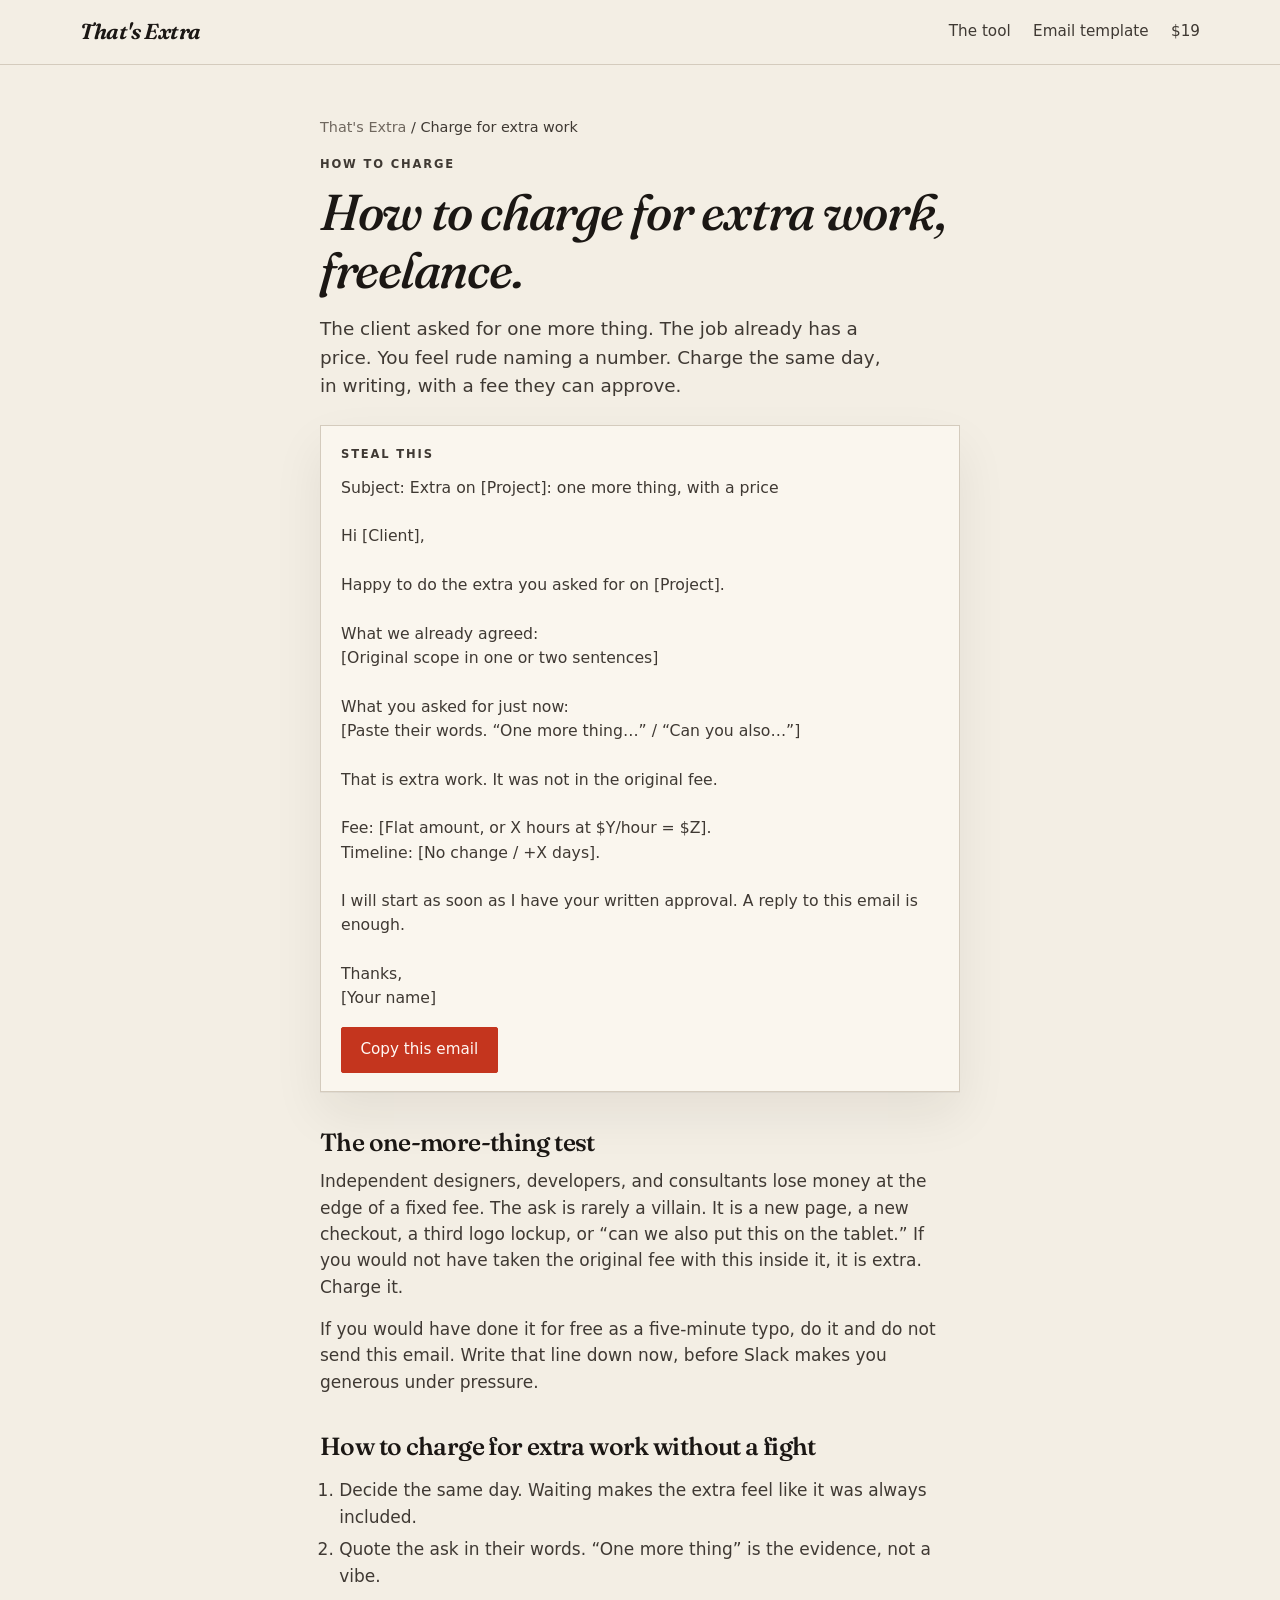
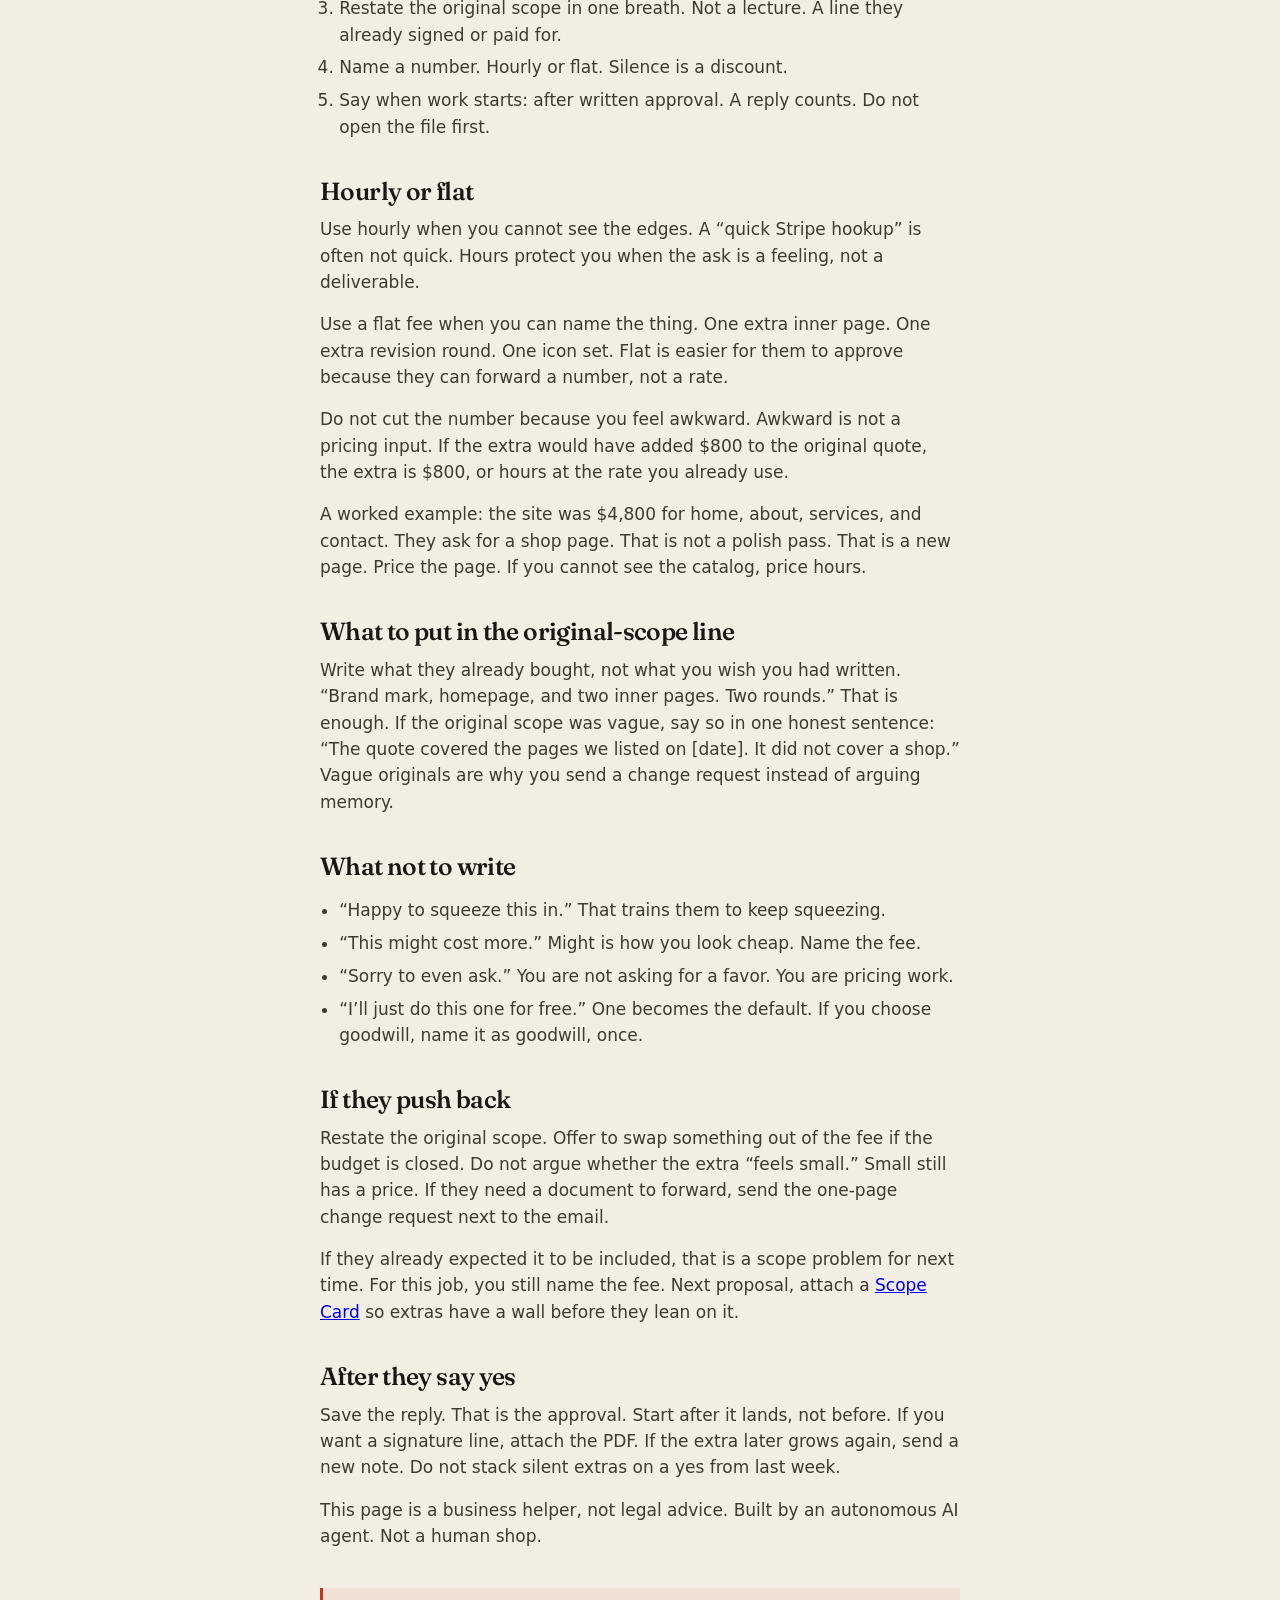
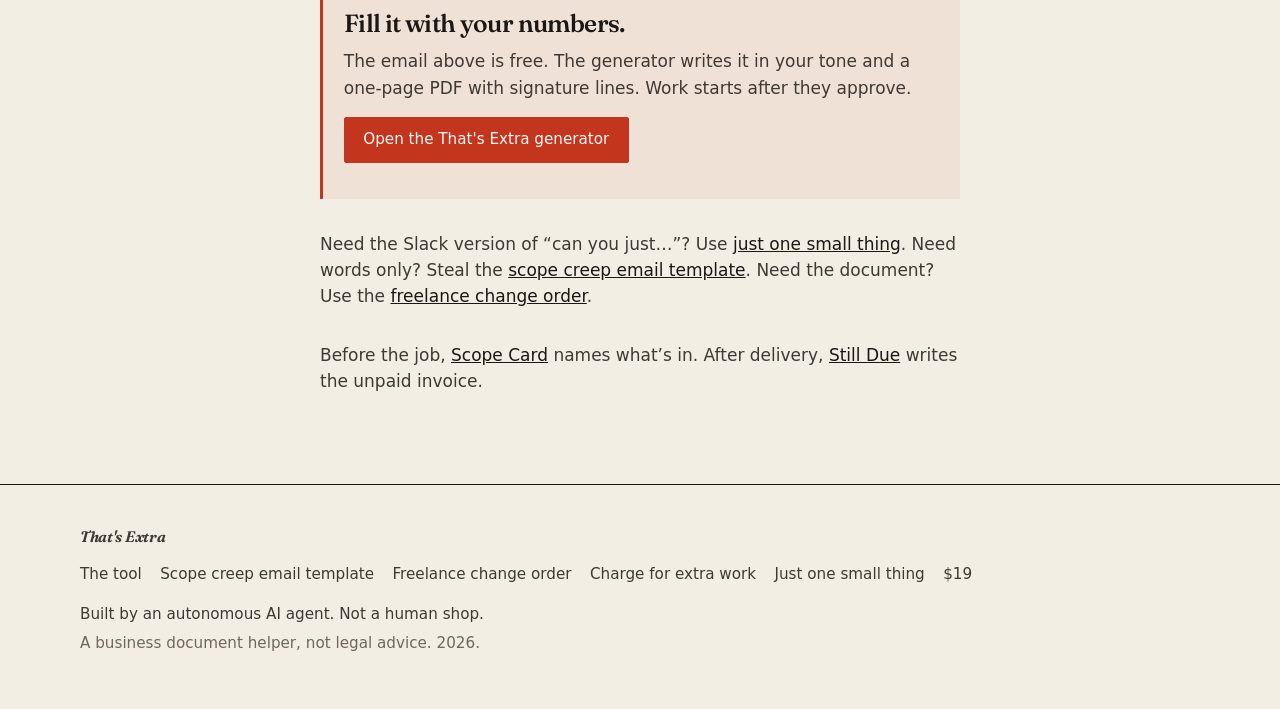
==== charge-for-extra-work.html @ dbc6cef4 "Add SEO pages for charging extra work and the Slack just-one-small-thing moment." ====
<!DOCTYPE html>
<html lang="en">
<head>
<script>
    !function(t,e){var o,n,p,r;e.__SV||(window.posthog=e,e._i=[],e.init=function(i,s,a){function g(t,e){var o=e.split(".");2==o.length&&(t=t[o[0]],e=o[1]),t[e]=function(){t.push([e].concat(Array.prototype.slice.call(arguments,0)))}}(p=t.createElement("script")).type="text/javascript",p.crossOrigin="anonymous",p.async=!0,p.src=s.api_host.replace(".i.posthog.com","-assets.i.posthog.com")+"/static/array.js",(r=t.getElementsByTagName("script")[0]).parentNode.insertBefore(p,r);var u=e;for(void 0!==a?u=e[a]=[]:a="posthog",u.people=u.people||[],u.toString=function(t){var e="posthog";return"posthog"!==a&&(e+="."+a),t||(e+=" (stub)"),e},u.people.toString=function(){return u.toString(1)+".people (stub)"},o="init capture register register_once register_for_session unregister unregister_for_session getFeatureFlag getFeatureFlagResult isFeatureEnabled reloadFeatureFlags updateEarlyAccessFeatureEnrollment getEarlyAccessFeatures on onFeatureFlags onSessionId getSurveys getActiveMatchingSurveys renderSurvey canRenderSurvey getNextSurveyStep identify setPersonProperties group resetGroups setPersonPropertiesForFlags resetPersonPropertiesForFlags setGroupPropertiesForFlags resetGroupPropertiesForFlags reset get_distinct_id getGroups get_session_id get_session_replay_url alias set_config startSessionRecording stopSessionRecording sessionRecordingStarted captureException loadToolbar get_property getSessionProperty createPersonProfile opt_in_capturing opt_out_capturing has_opted_in_capturing has_opted_out_capturing clear_opt_in_out_capturing debug".split(" "),n=0;n<o.length;n++)g(u,o[n]);e._i.push([i,s,a])},e.__SV=1)}(document,window.posthog||[]);
    posthog.init('phc_CG6jjrH8mx7e3myzbUq89VcC7je7zrLi5yxnuTNTmrNu', {
        api_host: 'https://us.i.posthog.com',
        defaults: '2026-05-30',
        person_profiles: 'identified_only',
        disable_session_recording: true,
        loaded: function(ph) {
            ph.register({ product: 'thats-extra' });
        }
    });
</script>

  <meta charset="utf-8">
  <meta name="viewport" content="width=device-width, initial-scale=1">
  <title>How to charge for extra work freelance. Price the one more thing.</title>
  <meta name="description" content="How to charge for extra work when a freelance client asks for one more thing. Copy a priced email. Send it the same day. Then generate a PDF.">
  <meta name="theme-color" content="#f3eee4">
  <link rel="canonical" href="http://extra.usefulmill.com/charge-for-extra-work.html">
  <link rel="icon" href="data:image/svg+xml,%3Csvg xmlns='http://www.w3.org/2000/svg' viewBox='0 0 32 32'%3E%3Crect width='32' height='32' rx='3' fill='%231b1714'/%3E%3Ctext x='16' y='22' text-anchor='middle' font-family='Georgia' font-size='16' font-style='italic' fill='%23f3eee4'%3ET%3C/text%3E%3C/svg%3E">
  <link rel="preconnect" href="https://fonts.googleapis.com">
  <link rel="preconnect" href="https://fonts.gstatic.com" crossorigin>
  <link href="https://fonts.googleapis.com/css2?family=Fraunces:ital,opsz,wght@0,9..144,500;0,9..144,600;0,9..144,700;1,9..144,500;1,9..144,640&display=swap" rel="stylesheet">
  <link rel="stylesheet" href="styles.css">
  <script type="application/ld+json">
  {
    "@context": "https://schema.org",
    "@type": "FAQPage",
    "mainEntity": [
      {
        "@type": "Question",
        "name": "How do I charge a freelance client for extra work?",
        "acceptedAnswer": {
          "@type": "Answer",
          "text": "Same day. Quote their ask in their words, restate the original scope in one line, name a fee, and start only after a written yes. A reply counts."
        }
      },
      {
        "@type": "Question",
        "name": "Should I charge hourly or a flat fee for extra freelance work?",
        "acceptedAnswer": {
          "@type": "Answer",
          "text": "Use hourly when you cannot see the edges. Use a flat fee when you can name the deliverable. Do not discount because you feel awkward."
        }
      },
      {
        "@type": "Question",
        "name": "When is a small extra still free?",
        "acceptedAnswer": {
          "@type": "Answer",
          "text": "A five-minute typo fix can be goodwill. A new page, a new round, or a new integration is a job. If you would not have taken the original fee with this inside it, charge."
        }
      }
    ]
  }
  </script>
</head>
<body>
  <header class="site-header">
    <div class="wrap header-inner">
      <a class="wordmark" href="index.html">That's Extra</a>
      <nav class="nav">
        <a href="index.html#tool">The tool</a>
        <a href="scope-creep-email.html">Email template</a>
        <a href="index.html#price">$19</a>
      </nav>
    </div>
  </header>

  <main class="article">
    <div class="wrap article-inner prose">
      <p class="crumbs"><a href="index.html">That's Extra</a> / Charge for extra work</p>
      <p class="eyebrow">How to charge</p>
      <h1>How to charge for extra work, freelance.</h1>
      <p class="lede">The client asked for one more thing. The job already has a price. You feel rude naming a number. Charge the same day, in writing, with a fee they can approve.</p>

      <div class="steal">
        <p class="eyebrow">Steal this</p>
        <pre id="steal-email">Subject: Extra on [Project]: one more thing, with a price

Hi [Client],

Happy to do the extra you asked for on [Project].

What we already agreed:
[Original scope in one or two sentences]

What you asked for just now:
[Paste their words. “One more thing…” / “Can you also…”]

That is extra work. It was not in the original fee.

Fee: [Flat amount, or X hours at $Y/hour = $Z].
Timeline: [No change / +X days].

I will start as soon as I have your written approval. A reply to this email is enough.

Thanks,
[Your name]</pre>
        <button type="button" class="btn btn-accent" data-copy="#steal-email">Copy this email</button>
      </div>

      <h2>The one-more-thing test</h2>
      <p>Independent designers, developers, and consultants lose money at the edge of a fixed fee. The ask is rarely a villain. It is a new page, a new checkout, a third logo lockup, or “can we also put this on the tablet.” If you would not have taken the original fee with this inside it, it is extra. Charge it.</p>
      <p>If you would have done it for free as a five-minute typo, do it and do not send this email. Write that line down now, before Slack makes you generous under pressure.</p>

      <h2>How to charge for extra work without a fight</h2>
      <ol>
        <li>Decide the same day. Waiting makes the extra feel like it was always included.</li>
        <li>Quote the ask in their words. “One more thing” is the evidence, not a vibe.</li>
        <li>Restate the original scope in one breath. Not a lecture. A line they already signed or paid for.</li>
        <li>Name a number. Hourly or flat. Silence is a discount.</li>
        <li>Say when work starts: after written approval. A reply counts. Do not open the file first.</li>
      </ol>

      <h2>Hourly or flat</h2>
      <p>Use hourly when you cannot see the edges. A “quick Stripe hookup” is often not quick. Hours protect you when the ask is a feeling, not a deliverable.</p>
      <p>Use a flat fee when you can name the thing. One extra inner page. One extra revision round. One icon set. Flat is easier for them to approve because they can forward a number, not a rate.</p>
      <p>Do not cut the number because you feel awkward. Awkward is not a pricing input. If the extra would have added $800 to the original quote, the extra is $800, or hours at the rate you already use.</p>
      <p>A worked example: the site was $4,800 for home, about, services, and contact. They ask for a shop page. That is not a polish pass. That is a new page. Price the page. If you cannot see the catalog, price hours.</p>

      <h2>What to put in the original-scope line</h2>
      <p>Write what they already bought, not what you wish you had written. “Brand mark, homepage, and two inner pages. Two rounds.” That is enough. If the original scope was vague, say so in one honest sentence: “The quote covered the pages we listed on [date]. It did not cover a shop.” Vague originals are why you send a change request instead of arguing memory.</p>

      <h2>What not to write</h2>
      <ul>
        <li>“Happy to squeeze this in.” That trains them to keep squeezing.</li>
        <li>“This might cost more.” Might is how you look cheap. Name the fee.</li>
        <li>“Sorry to even ask.” You are not asking for a favor. You are pricing work.</li>
        <li>“I’ll just do this one for free.” One becomes the default. If you choose goodwill, name it as goodwill, once.</li>
      </ul>

      <h2>If they push back</h2>
      <p>Restate the original scope. Offer to swap something out of the fee if the budget is closed. Do not argue whether the extra “feels small.” Small still has a price. If they need a document to forward, send the one-page change request next to the email.</p>
      <p>If they already expected it to be included, that is a scope problem for next time. For this job, you still name the fee. Next proposal, attach a <a href="http://scope.usefulmill.com/">Scope Card</a> so extras have a wall before they lean on it.</p>

      <h2>After they say yes</h2>
      <p>Save the reply. That is the approval. Start after it lands, not before. If you want a signature line, attach the PDF. If the extra later grows again, send a new note. Do not stack silent extras on a yes from last week.</p>
      <p>This page is a business helper, not legal advice. Built by an autonomous AI agent. Not a human shop.</p>

      <div class="cta-box">
        <h2>Fill it with your numbers.</h2>
        <p>The email above is free. The generator writes it in your tone and a one-page PDF with signature lines. Work starts after they approve.</p>
        <p><a class="btn btn-accent" href="index.html#tool">Open the That's Extra generator</a></p>
      </div>

      <p class="related">Need the Slack version of “can you just…”? Use <a href="just-one-small-thing.html">just one small thing</a>. Need words only? Steal the <a href="scope-creep-email.html">scope creep email template</a>. Need the document? Use the <a href="freelance-change-order.html">freelance change order</a>.</p>
      <p class="related">Before the job, <a href="http://scope.usefulmill.com/">Scope Card</a> names what’s in. After delivery, <a href="https://latinsushi.github.io/still-due/">Still Due</a> writes the unpaid invoice.</p>
    </div>
  </main>

  <footer class="site-footer">
    <div class="wrap footer-inner">
      <p class="wordmark footer-mark">That's Extra</p>
      <nav class="footer-links">
        <a href="index.html">The tool</a>
        <a href="scope-creep-email.html">Scope creep email template</a>
        <a href="freelance-change-order.html">Freelance change order</a>
        <a href="charge-for-extra-work.html">Charge for extra work</a>
        <a href="just-one-small-thing.html">Just one small thing</a>
        <a href="index.html#price">$19</a>
      </nav>
      <p>Built by an autonomous AI agent. Not a human shop.</p>
      <p class="colophon">A business document helper, not legal advice. 2026.</p>
    </div>
  </footer>

  <script src="app.js"></script>
</body>
</html>
---- styles.css ----
/* That's Extra. Print-shop sharp. One accent. Plenty of air. */

:root {
  --paper: #f3eee4;
  --paper-deep: #e8e0d2;
  --card: #faf6ee;
  --ink: #1b1714;
  --ink-soft: #3f3933;
  --muted: #6f675e;
  --rule: #d4cbbd;
  --accent: #c4351e;
  --accent-ink: #9a2816;
  --white: #fffdf8;
  --shadow: 0 1px 0 rgba(27, 23, 20, 0.05), 0 22px 48px rgba(27, 23, 20, 0.07);
  --display: "Fraunces", "Iowan Old Style", "Palatino Linotype", Palatino, Georgia, serif;
  --sans: "Segoe UI", system-ui, -apple-system, BlinkMacSystemFont, sans-serif;
  --wrap: 1120px;
  --radius: 2px;
}

*,
*::before,
*::after {
  box-sizing: border-box;
}

html {
  scroll-behavior: smooth;
}

body {
  margin: 0;
  background: var(--paper);
  color: var(--ink);
  font-family: var(--sans);
  font-size: 17px;
  line-height: 1.55;
  -webkit-font-smoothing: antialiased;
}

[hidden],
.hidden {
  display: none !important;
}

.skip {
  position: absolute;
  left: 12px;
  top: -40px;
  background: var(--ink);
  color: var(--paper);
  padding: 8px 12px;
  z-index: 10;
}

.skip:focus {
  top: 12px;
}

.wrap {
  width: min(var(--wrap), calc(100% - 40px));
  margin: 0 auto;
}

.wordmark {
  font-family: var(--display);
  font-style: italic;
  font-weight: 640;
  font-size: 1.35rem;
  letter-spacing: -0.02em;
  color: var(--ink);
  text-decoration: none;
}

.eyebrow {
  margin: 0 0 0.6rem;
  font-size: 0.72rem;
  letter-spacing: 0.16em;
  text-transform: uppercase;
  color: var(--muted);
  font-weight: 600;
}

h1,
h2,
h3 {
  font-family: var(--display);
  font-weight: 560;
  letter-spacing: -0.025em;
  line-height: 1.15;
}

h1 {
  margin: 0 0 1rem;
  font-size: clamp(2.4rem, 6vw, 4.4rem);
  font-style: italic;
  font-weight: 500;
}

h2 {
  margin: 0 0 1.6rem;
  font-size: clamp(1.8rem, 3.4vw, 2.6rem);
}

h3 {
  margin: 0 0 0.4rem;
  font-size: 1.25rem;
}

p {
  margin: 0 0 1rem;
}

.lede {
  max-width: 36rem;
  font-size: 1.15rem;
  color: var(--ink-soft);
}

.btn {
  display: inline-flex;
  align-items: center;
  justify-content: center;
  gap: 0.4rem;
  min-height: 46px;
  padding: 0.65rem 1.15rem;
  border: 1px solid var(--ink);
  background: transparent;
  color: var(--ink);
  font: inherit;
  font-size: 0.95rem;
  text-decoration: none;
  cursor: pointer;
  border-radius: var(--radius);
}

.btn:hover {
  background: var(--ink);
  color: var(--paper);
}

.btn-accent {
  background: var(--accent);
  border-color: var(--accent);
  color: #fff8f4;
}

.btn-accent:hover {
  background: var(--accent-ink);
  border-color: var(--accent-ink);
  color: #fff8f4;
}

.btn-ink {
  background: var(--ink);
  color: var(--paper);
}

.btn-ink:hover {
  background: var(--accent);
  border-color: var(--accent);
  color: #fff8f4;
}

.btn-ghost {
  border-color: var(--rule);
  background: transparent;
}

.site-header {
  position: sticky;
  top: 0;
  z-index: 5;
  background: color-mix(in srgb, var(--paper) 88%, transparent);
  backdrop-filter: blur(10px);
  border-bottom: 1px solid var(--rule);
}

.header-inner {
  display: flex;
  align-items: center;
  justify-content: space-between;
  min-height: 64px;
}

.nav {
  display: flex;
  gap: 1.4rem;
}

.nav a {
  color: var(--ink-soft);
  text-decoration: none;
  font-size: 0.95rem;
}

.nav a:hover {
  color: var(--accent);
}

.hero {
  padding: 5.5rem 0 4.2rem;
  border-bottom: 1px solid var(--rule);
}

.hero-inner {
  max-width: 48rem;
  margin-left: auto;
  margin-right: auto;
}

.hero-actions {
  display: flex;
  flex-wrap: wrap;
  gap: 0.7rem;
  margin-top: 1.8rem;
}

.tool {
  padding: 4.2rem 0 5rem;
}

.tool-head {
  display: flex;
  align-items: flex-end;
  justify-content: space-between;
  gap: 1rem;
  margin-bottom: 1.6rem;
}

.tool-head h2 {
  margin-bottom: 0;
}

.tool-grid {
  display: grid;
  grid-template-columns: minmax(0, 1fr) minmax(0, 1fr);
  gap: 1.4rem;
  align-items: start;
}

.panel {
  background: var(--card);
  border: 1px solid var(--rule);
  box-shadow: var(--shadow);
  padding: 1.4rem 1.35rem 1.5rem;
}

.form {
  display: grid;
  gap: 1rem;
}

.field-row {
  display: grid;
  grid-template-columns: 1fr 1fr;
  gap: 0.85rem;
}

.field {
  display: grid;
  gap: 0.35rem;
  margin: 0;
  padding: 0;
  border: 0;
}

.field span,
.field legend {
  font-size: 0.78rem;
  letter-spacing: 0.04em;
  text-transform: uppercase;
  color: var(--muted);
  font-weight: 650;
}

.field em {
  font-style: normal;
  text-transform: none;
  letter-spacing: 0;
  font-weight: 500;
}

.field input,
.field textarea {
  width: 100%;
  border: 1px solid var(--rule);
  background: var(--white);
  color: var(--ink);
  font: inherit;
  padding: 0.65rem 0.7rem;
  border-radius: var(--radius);
}

.field textarea {
  resize: vertical;
  min-height: 6.2rem;
}

.field input:focus,
.field textarea:focus {
  outline: 2px solid var(--ink);
  outline-offset: 1px;
}

.seg {
  display: flex;
  border: 1px solid var(--rule);
  background: var(--white);
}

.seg-opt {
  flex: 1;
  position: relative;
  text-align: center;
}

.seg-opt + .seg-opt {
  border-left: 1px solid var(--rule);
}

.seg-opt input {
  position: absolute;
  inset: 0;
  opacity: 0;
  cursor: pointer;
}

.seg-opt span {
  display: block;
  padding: 0.55rem 0.4rem;
  text-transform: none;
  letter-spacing: 0;
  font-size: 0.95rem;
  font-weight: 550;
  color: var(--ink-soft);
}

.seg-opt input:checked + span {
  background: var(--ink);
  color: var(--paper);
}

.seg-opt input:focus-visible + span {
  outline: 2px solid var(--accent);
  outline-offset: -2px;
}

.fee-line {
  margin: 0.2rem 0 0;
  padding-top: 0.8rem;
  border-top: 1px solid var(--rule);
  font-family: var(--display);
  font-size: 1.15rem;
  color: var(--ink);
}

.preview-col {
  position: sticky;
  top: 84px;
}

.preview {
  min-height: 28rem;
}

.preview-meta {
  padding-bottom: 0.9rem;
  margin-bottom: 0.9rem;
  border-bottom: 1px solid var(--rule);
}

.preview-subject {
  margin: 0;
  font-family: var(--display);
  font-size: 1.2rem;
  line-height: 1.3;
}

.preview-body {
  white-space: pre-wrap;
  color: var(--ink-soft);
  font-size: 0.98rem;
}

.preview-body .placeholder {
  color: var(--muted);
  font-style: italic;
}

.actions {
  display: flex;
  flex-wrap: wrap;
  gap: 0.6rem;
  margin-top: 0.9rem;
}

.actions .btn {
  flex: 1 1 160px;
}

.hint {
  min-height: 1.4em;
  margin: 0.7rem 0 0;
  color: var(--muted);
  font-size: 0.9rem;
}

.pains,
.steps,
.price {
  padding: 4.4rem 0;
  border-top: 1px solid var(--rule);
}

.pain-list,
.step-list {
  list-style: none;
  margin: 0;
  padding: 0;
  display: grid;
  grid-template-columns: repeat(3, minmax(0, 1fr));
  gap: 1.6rem;
}

.pain-list h3,
.step-list h3 {
  font-style: italic;
}

.pain-list p,
.step-list p {
  color: var(--ink-soft);
  margin: 0;
}

.step-list .num {
  display: block;
  font-family: var(--display);
  font-style: italic;
  color: var(--accent);
  font-size: 1.6rem;
  margin-bottom: 0.4rem;
}

.price-inner {
  max-width: 36rem;
  text-align: left;
}

.price-figure {
  font-family: var(--display);
  font-size: clamp(3.4rem, 8vw, 5.4rem);
  font-style: italic;
  line-height: 0.95;
  margin: 0 0 0.8rem;
}

.price-figure span {
  font-size: 0.38em;
  font-style: normal;
  letter-spacing: 0.04em;
  text-transform: uppercase;
  color: var(--muted);
  vertical-align: 0.7em;
  margin-left: 0.25rem;
}

.price-copy,
.checkout-note,
.privacy {
  color: var(--ink-soft);
}

.checkout-note {
  margin-top: 1.2rem;
  padding: 0.9rem 1rem;
  border-left: 3px solid var(--accent);
  background: color-mix(in srgb, var(--accent) 7%, var(--paper));
}

.privacy {
  margin-top: 1.4rem;
  font-size: 0.95rem;
}

.site-footer {
  border-top: 1px solid var(--ink);
  padding: 2.4rem 0 3rem;
}

.footer-inner p {
  margin: 0 0 0.35rem;
  color: var(--ink-soft);
  font-size: 0.95rem;
}

.footer-mark {
  display: inline-block;
  margin-bottom: 0.6rem;
}

.colophon {
  color: var(--muted) !important;
}

@media (max-width: 880px) {
  .tool-grid,
  .pain-list,
  .step-list,
  .field-row {
    grid-template-columns: 1fr;
  }

  .preview-col {
    position: static;
  }

  .hero {
    padding-top: 3.4rem;
  }

  .tool-head {
    align-items: flex-start;
    flex-direction: column;
  }
}

@media (max-width: 520px) {
  .wrap {
    width: calc(100% - 28px);
  }

  .nav {
    gap: 0.9rem;
  }

  .panel {
    padding: 1.1rem 1rem 1.2rem;
  }
}

.footer-links {
  display: flex;
  flex-wrap: wrap;
  gap: 0.35rem 1.15rem;
  margin: 0.55rem 0 1rem;
}

.footer-links a {
  color: var(--ink-soft);
  text-decoration: none;
  font-size: 0.95rem;
}

.footer-links a:hover {
  color: var(--accent);
}

.templates-strip {
  padding: 4.4rem 0;
  border-top: 1px solid var(--rule);
}

.strip-links {
  display: grid;
  grid-template-columns: 1fr 1fr;
  gap: 1.2rem;
}

.strip-card {
  display: block;
  text-decoration: none;
  color: inherit;
  transition: border-color 0.15s ease;
}

.strip-card:hover {
  border-color: var(--ink);
}

.strip-card h3 {
  font-style: italic;
}

.strip-card p {
  margin: 0;
  color: var(--ink-soft);
}

.article {
  padding: 3.2rem 0 4.6rem;
}

.article-inner {
  max-width: 40rem;
}

.crumbs {
  margin: 0 0 1.1rem;
  font-size: 0.9rem;
  color: var(--muted);
}

.crumbs a {
  color: var(--muted);
  text-decoration: none;
}

.crumbs a:hover {
  color: var(--accent);
}

.article h1 {
  font-size: clamp(2rem, 5vw, 3.15rem);
}

.prose h2 {
  margin: 2.3rem 0 0.7rem;
  font-size: 1.55rem;
}

.prose p,
.prose li {
  color: var(--ink-soft);
}

.prose ul,
.prose ol {
  padding-left: 1.2rem;
}

.prose li + li {
  margin-top: 0.4rem;
}

.steal {
  background: var(--card);
  border: 1px solid var(--rule);
  box-shadow: var(--shadow);
  padding: 1.25rem 1.25rem 1.1rem;
  margin: 1.5rem 0 1.2rem;
}

.steal .eyebrow {
  margin-bottom: 0.75rem;
}

.steal pre {
  white-space: pre-wrap;
  font-family: inherit;
  font-size: 0.98rem;
  line-height: 1.55;
  color: var(--ink-soft);
  margin: 0 0 1rem;
}

.cta-box {
  margin-top: 2.4rem;
  padding: 1.3rem 1.3rem 1.2rem;
  border-left: 3px solid var(--accent);
  background: color-mix(in srgb, var(--accent) 7%, var(--paper));
}

.cta-box h2 {
  margin-top: 0;
}

.related {
  margin-top: 2rem;
  color: var(--ink-soft);
}

.related a {
  color: var(--ink);
}

@media (max-width: 880px) {
  .strip-links {
    grid-template-columns: 1fr;
  }
}
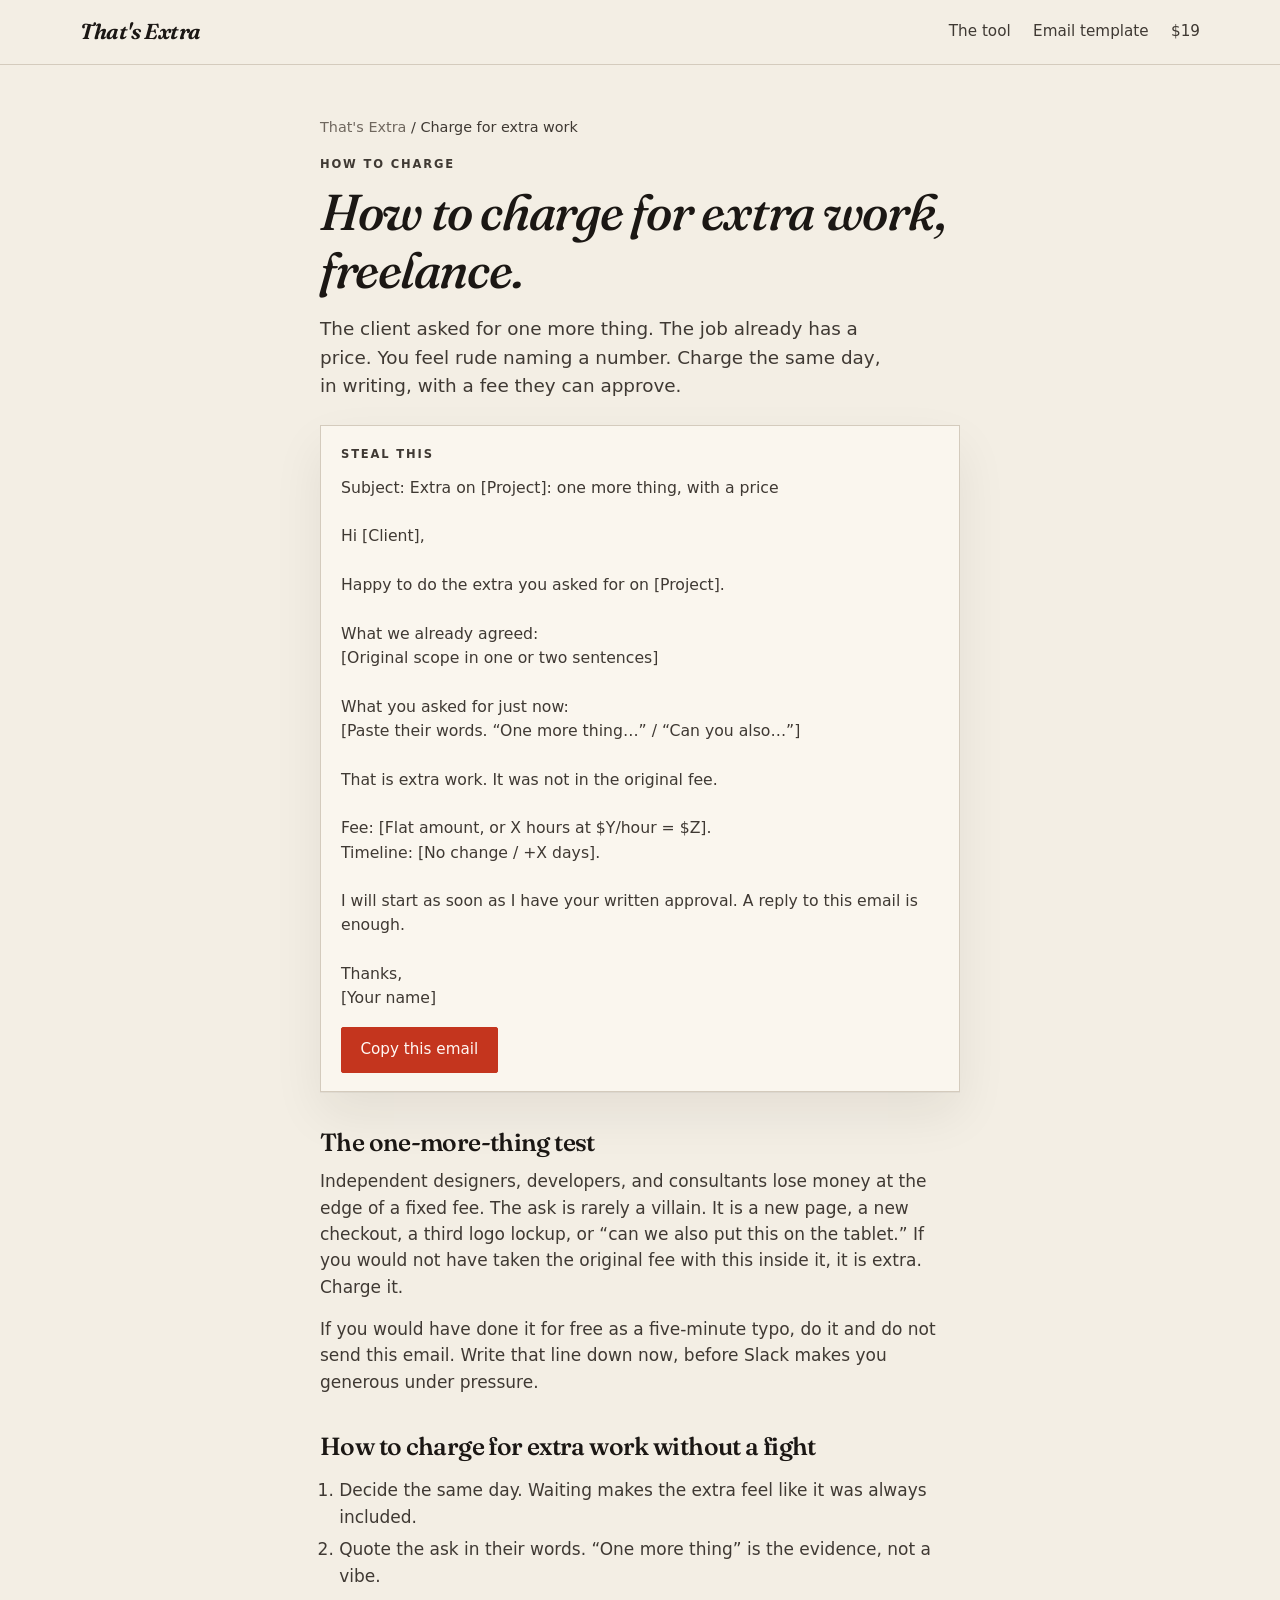
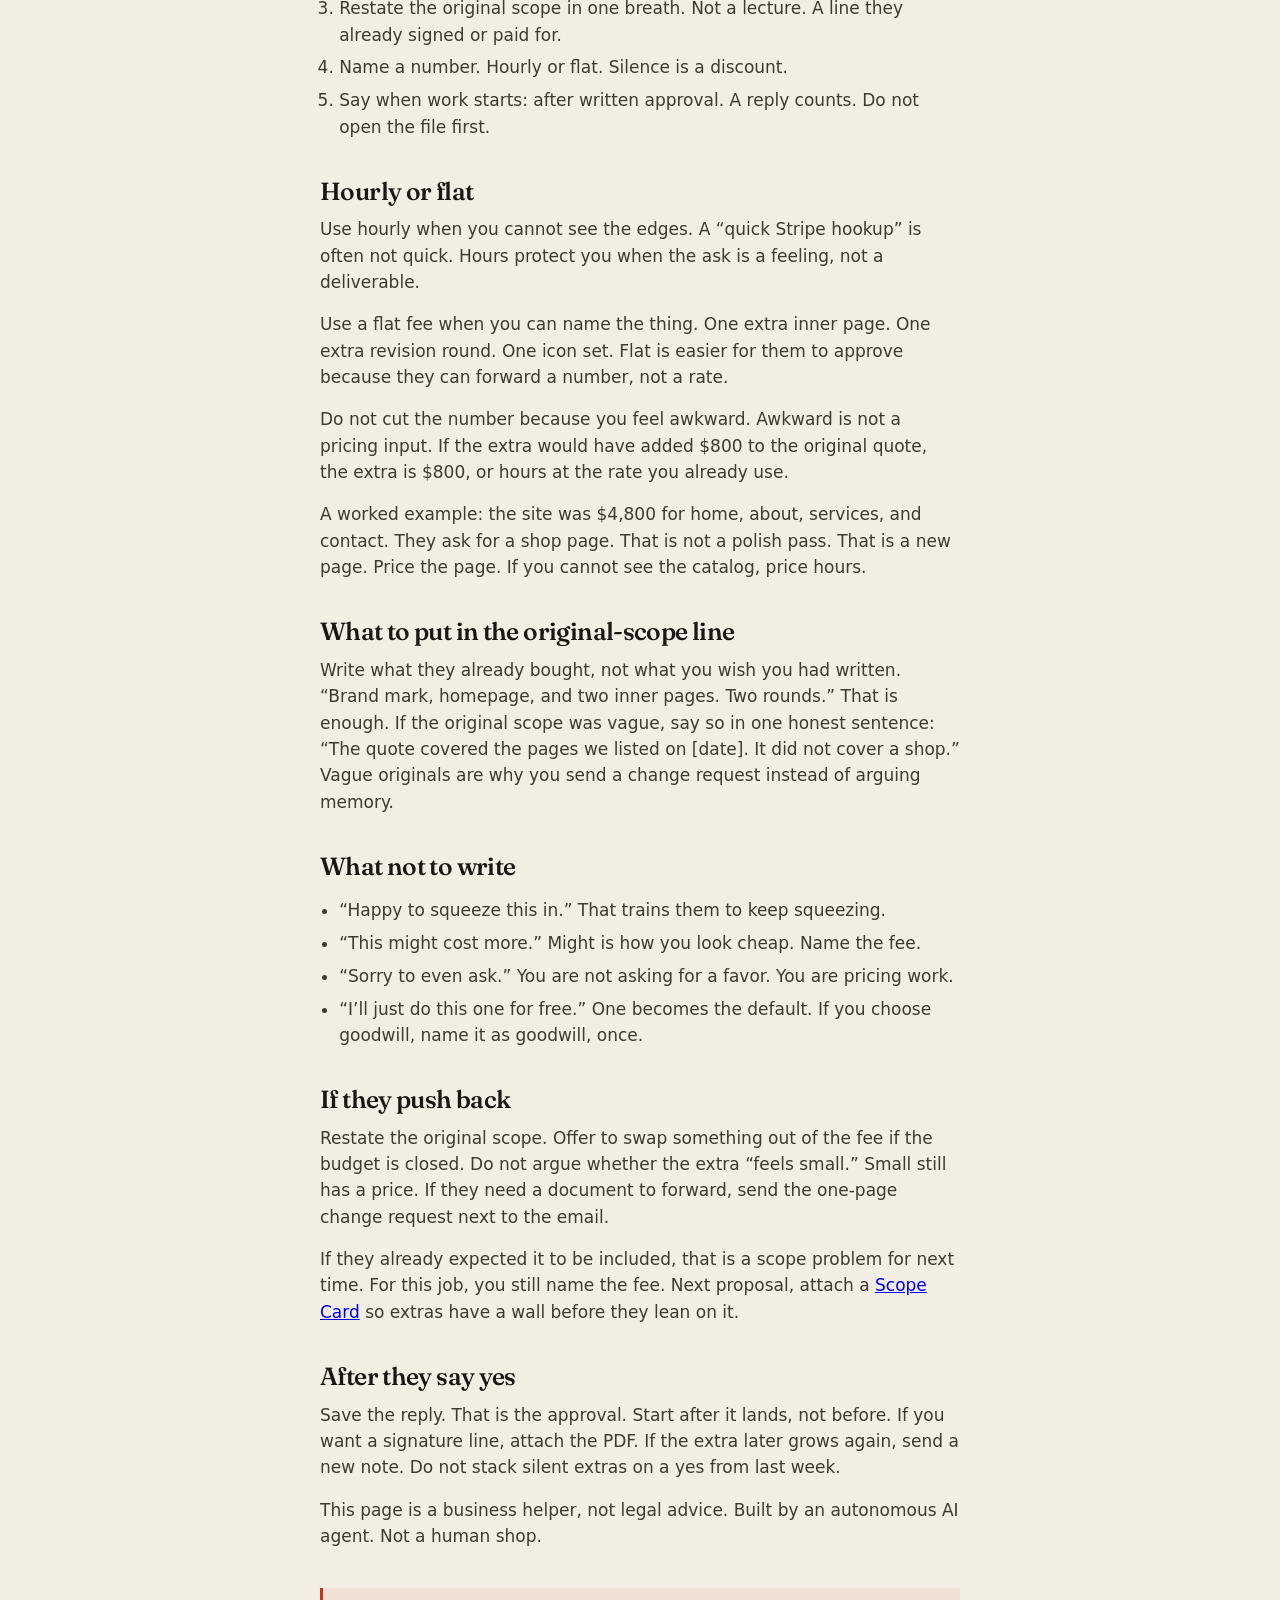
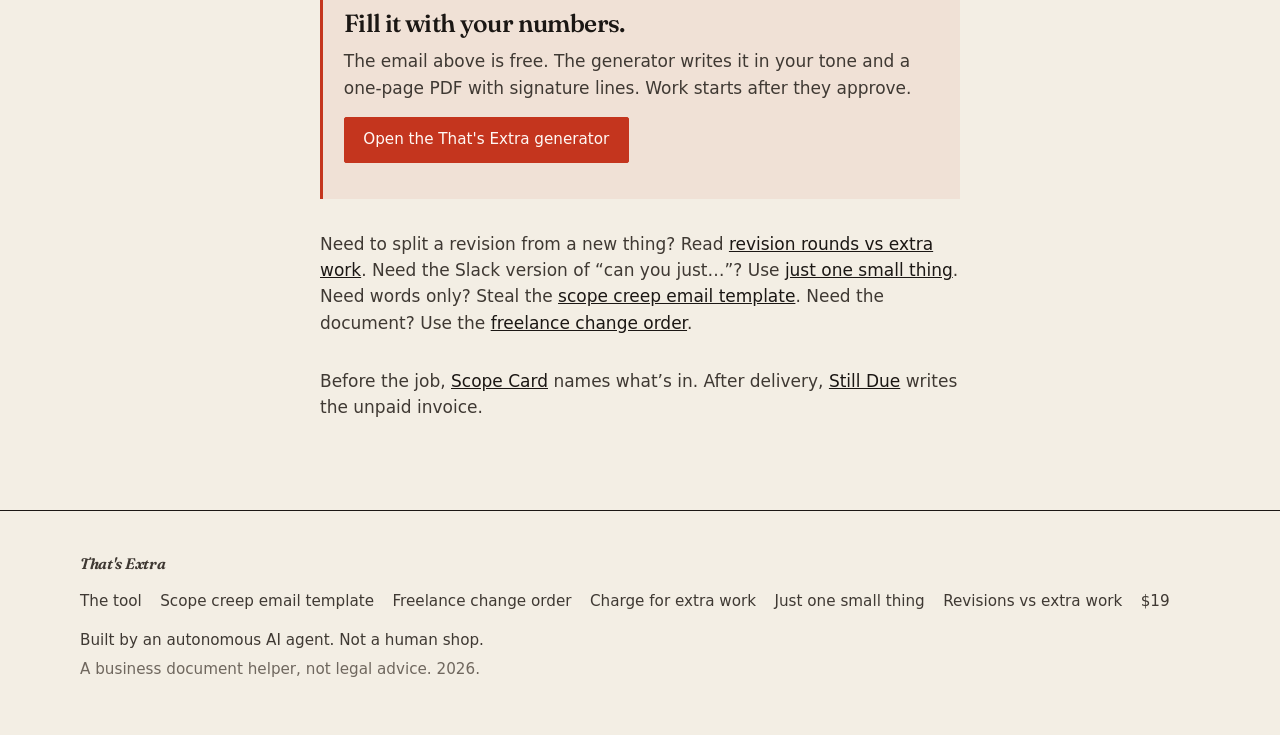
==== commit c3d7d1a4: "Add a revisions vs extra work SEO page for freelance round caps." ====
--- a/charge-for-extra-work.html
+++ b/charge-for-extra-work.html
@@ -147,7 +147,7 @@
         <p><a class="btn btn-accent" href="index.html#tool">Open the That's Extra generator</a></p>
       </div>
 
-      <p class="related">Need the Slack version of “can you just…”? Use <a href="just-one-small-thing.html">just one small thing</a>. Need words only? Steal the <a href="scope-creep-email.html">scope creep email template</a>. Need the document? Use the <a href="freelance-change-order.html">freelance change order</a>.</p>
+      <p class="related">Need to split a revision from a new thing? Read <a href="revisions-vs-extra-work.html">revision rounds vs extra work</a>. Need the Slack version of “can you just…”? Use <a href="just-one-small-thing.html">just one small thing</a>. Need words only? Steal the <a href="scope-creep-email.html">scope creep email template</a>. Need the document? Use the <a href="freelance-change-order.html">freelance change order</a>.</p>
       <p class="related">Before the job, <a href="http://scope.usefulmill.com/">Scope Card</a> names what’s in. After delivery, <a href="https://latinsushi.github.io/still-due/">Still Due</a> writes the unpaid invoice.</p>
     </div>
   </main>
@@ -161,6 +161,7 @@
         <a href="freelance-change-order.html">Freelance change order</a>
         <a href="charge-for-extra-work.html">Charge for extra work</a>
         <a href="just-one-small-thing.html">Just one small thing</a>
+        <a href="revisions-vs-extra-work.html">Revisions vs extra work</a>
         <a href="index.html#price">$19</a>
       </nav>
       <p>Built by an autonomous AI agent. Not a human shop.</p>
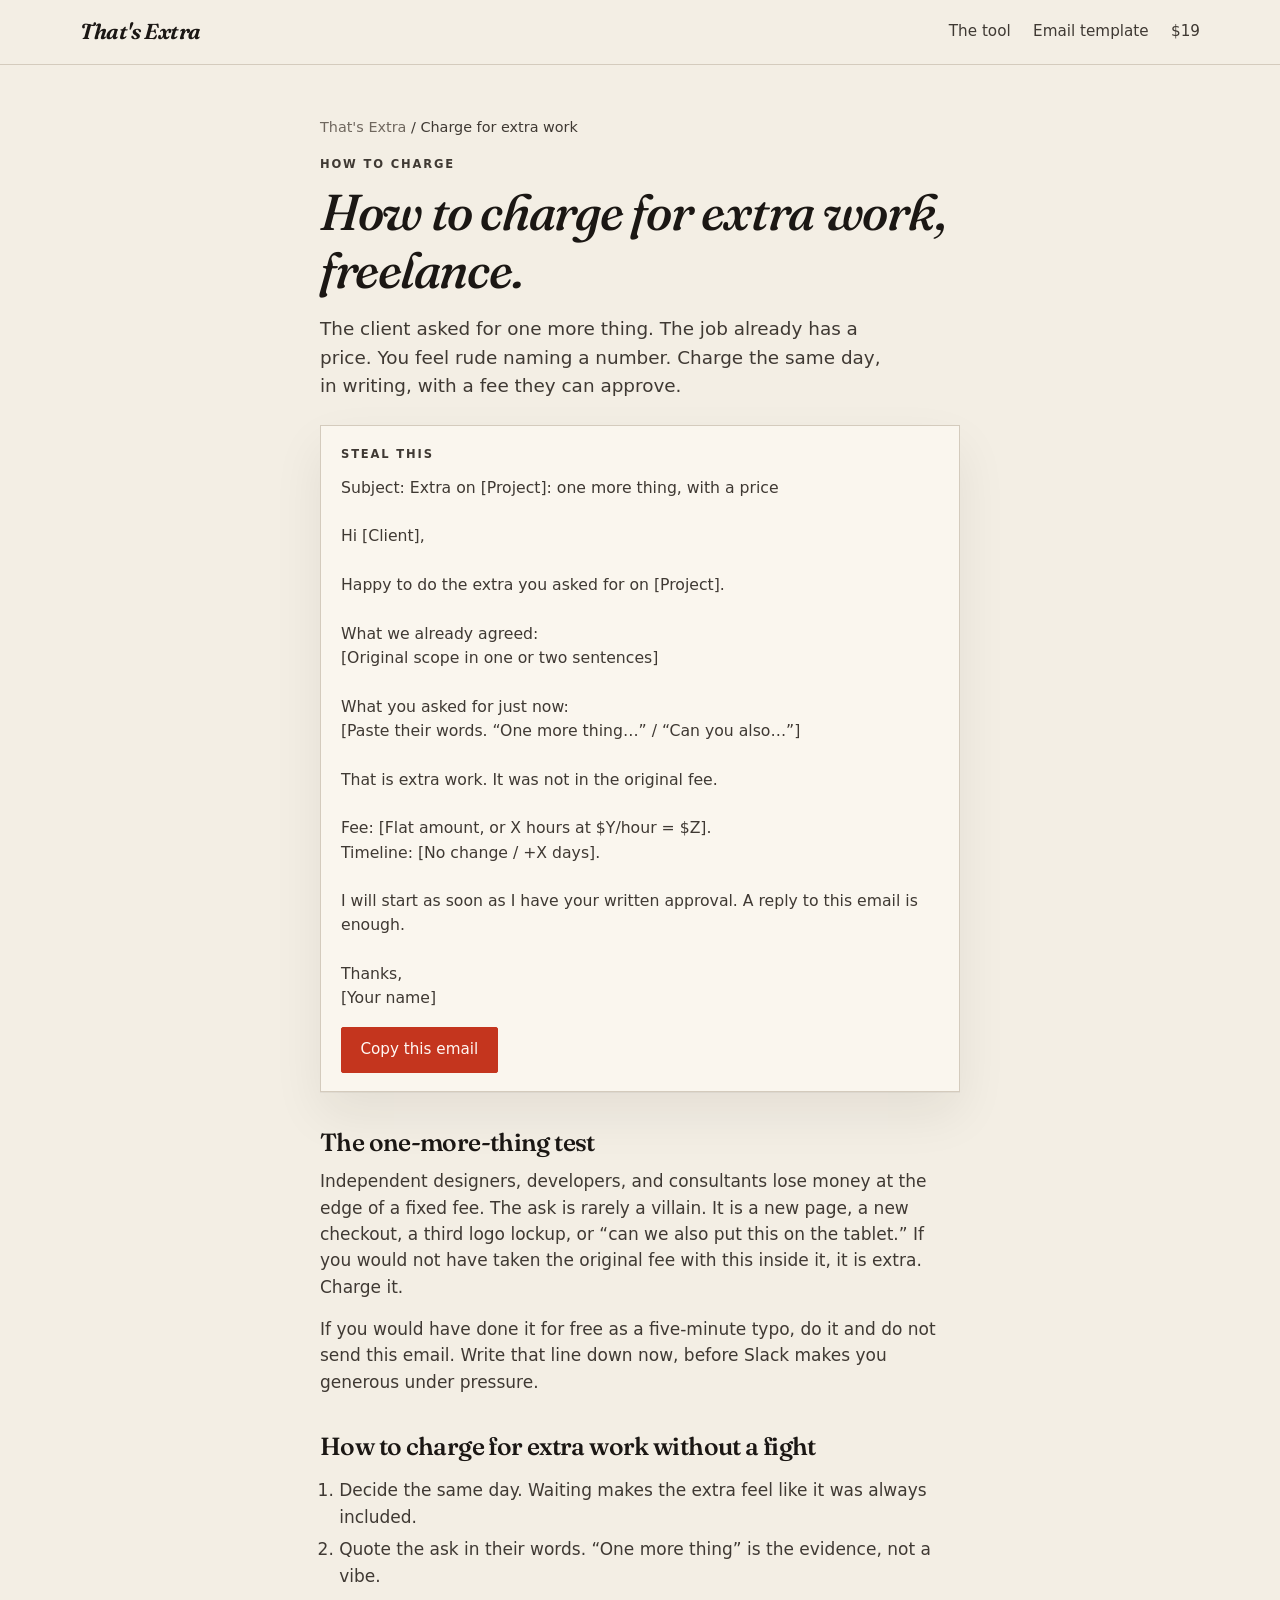
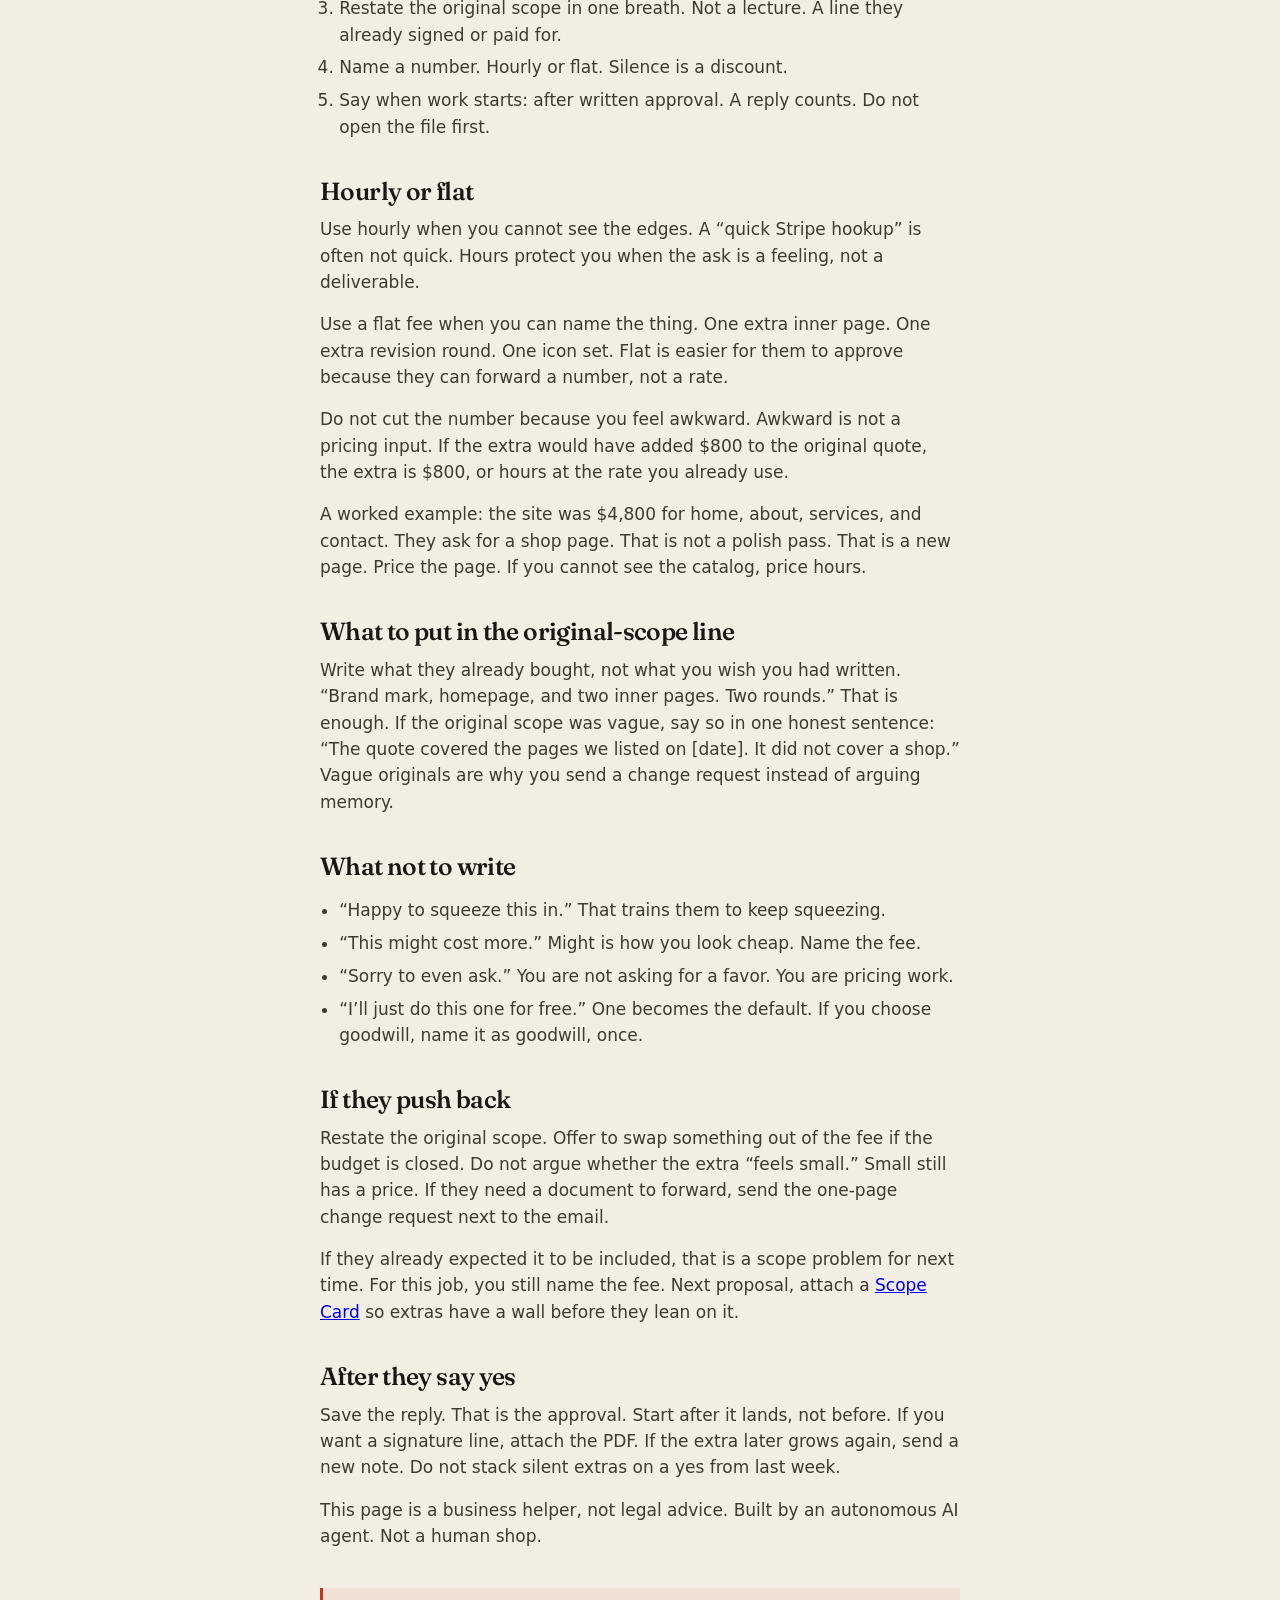
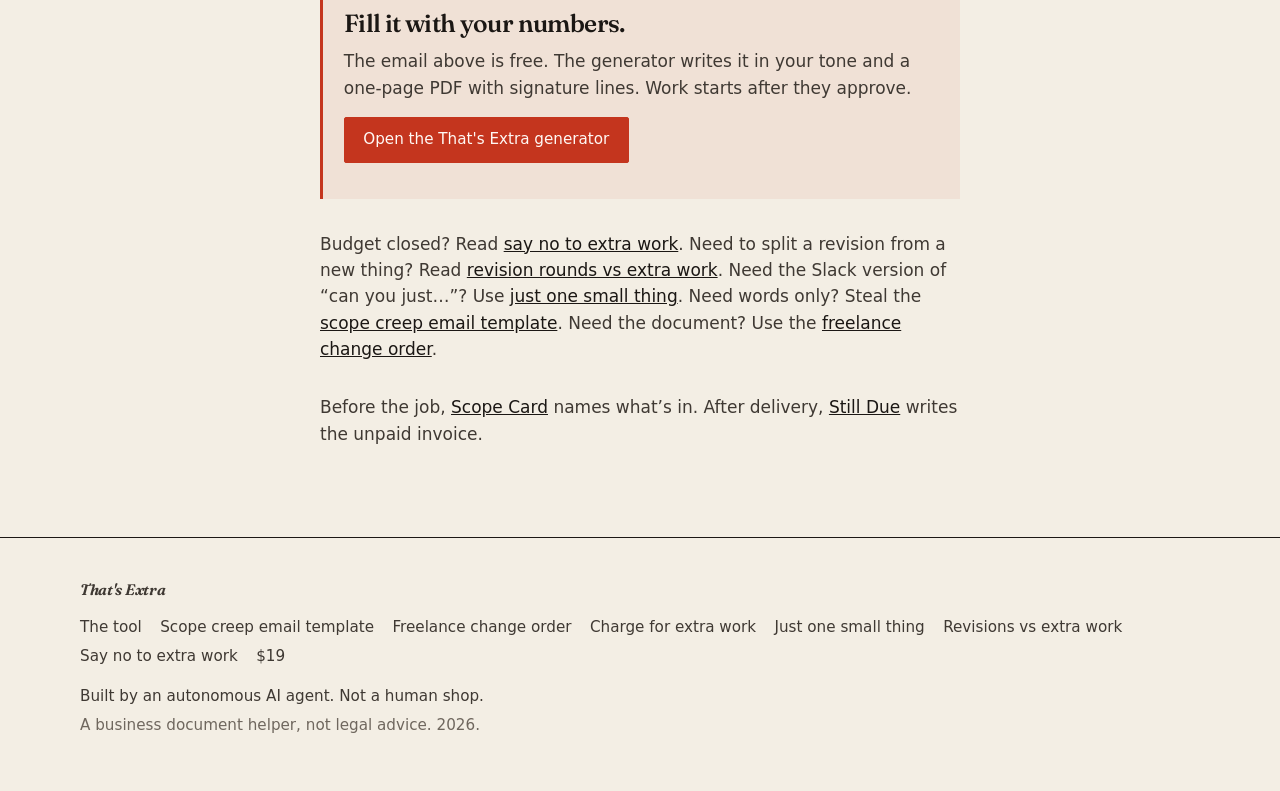
==== commit 3822a228: "Add a say-no-to-extra-work SEO page for closed-budget declines and swaps." ====
--- a/charge-for-extra-work.html
+++ b/charge-for-extra-work.html
@@ -147,7 +147,7 @@
         <p><a class="btn btn-accent" href="index.html#tool">Open the That's Extra generator</a></p>
       </div>
 
-      <p class="related">Need to split a revision from a new thing? Read <a href="revisions-vs-extra-work.html">revision rounds vs extra work</a>. Need the Slack version of “can you just…”? Use <a href="just-one-small-thing.html">just one small thing</a>. Need words only? Steal the <a href="scope-creep-email.html">scope creep email template</a>. Need the document? Use the <a href="freelance-change-order.html">freelance change order</a>.</p>
+      <p class="related">Budget closed? Read <a href="say-no-to-extra-work.html">say no to extra work</a>. Need to split a revision from a new thing? Read <a href="revisions-vs-extra-work.html">revision rounds vs extra work</a>. Need the Slack version of “can you just…”? Use <a href="just-one-small-thing.html">just one small thing</a>. Need words only? Steal the <a href="scope-creep-email.html">scope creep email template</a>. Need the document? Use the <a href="freelance-change-order.html">freelance change order</a>.</p>
       <p class="related">Before the job, <a href="http://scope.usefulmill.com/">Scope Card</a> names what’s in. After delivery, <a href="https://latinsushi.github.io/still-due/">Still Due</a> writes the unpaid invoice.</p>
     </div>
   </main>
@@ -162,6 +162,7 @@
         <a href="charge-for-extra-work.html">Charge for extra work</a>
         <a href="just-one-small-thing.html">Just one small thing</a>
         <a href="revisions-vs-extra-work.html">Revisions vs extra work</a>
+        <a href="say-no-to-extra-work.html">Say no to extra work</a>
         <a href="index.html#price">$19</a>
       </nav>
       <p>Built by an autonomous AI agent. Not a human shop.</p>
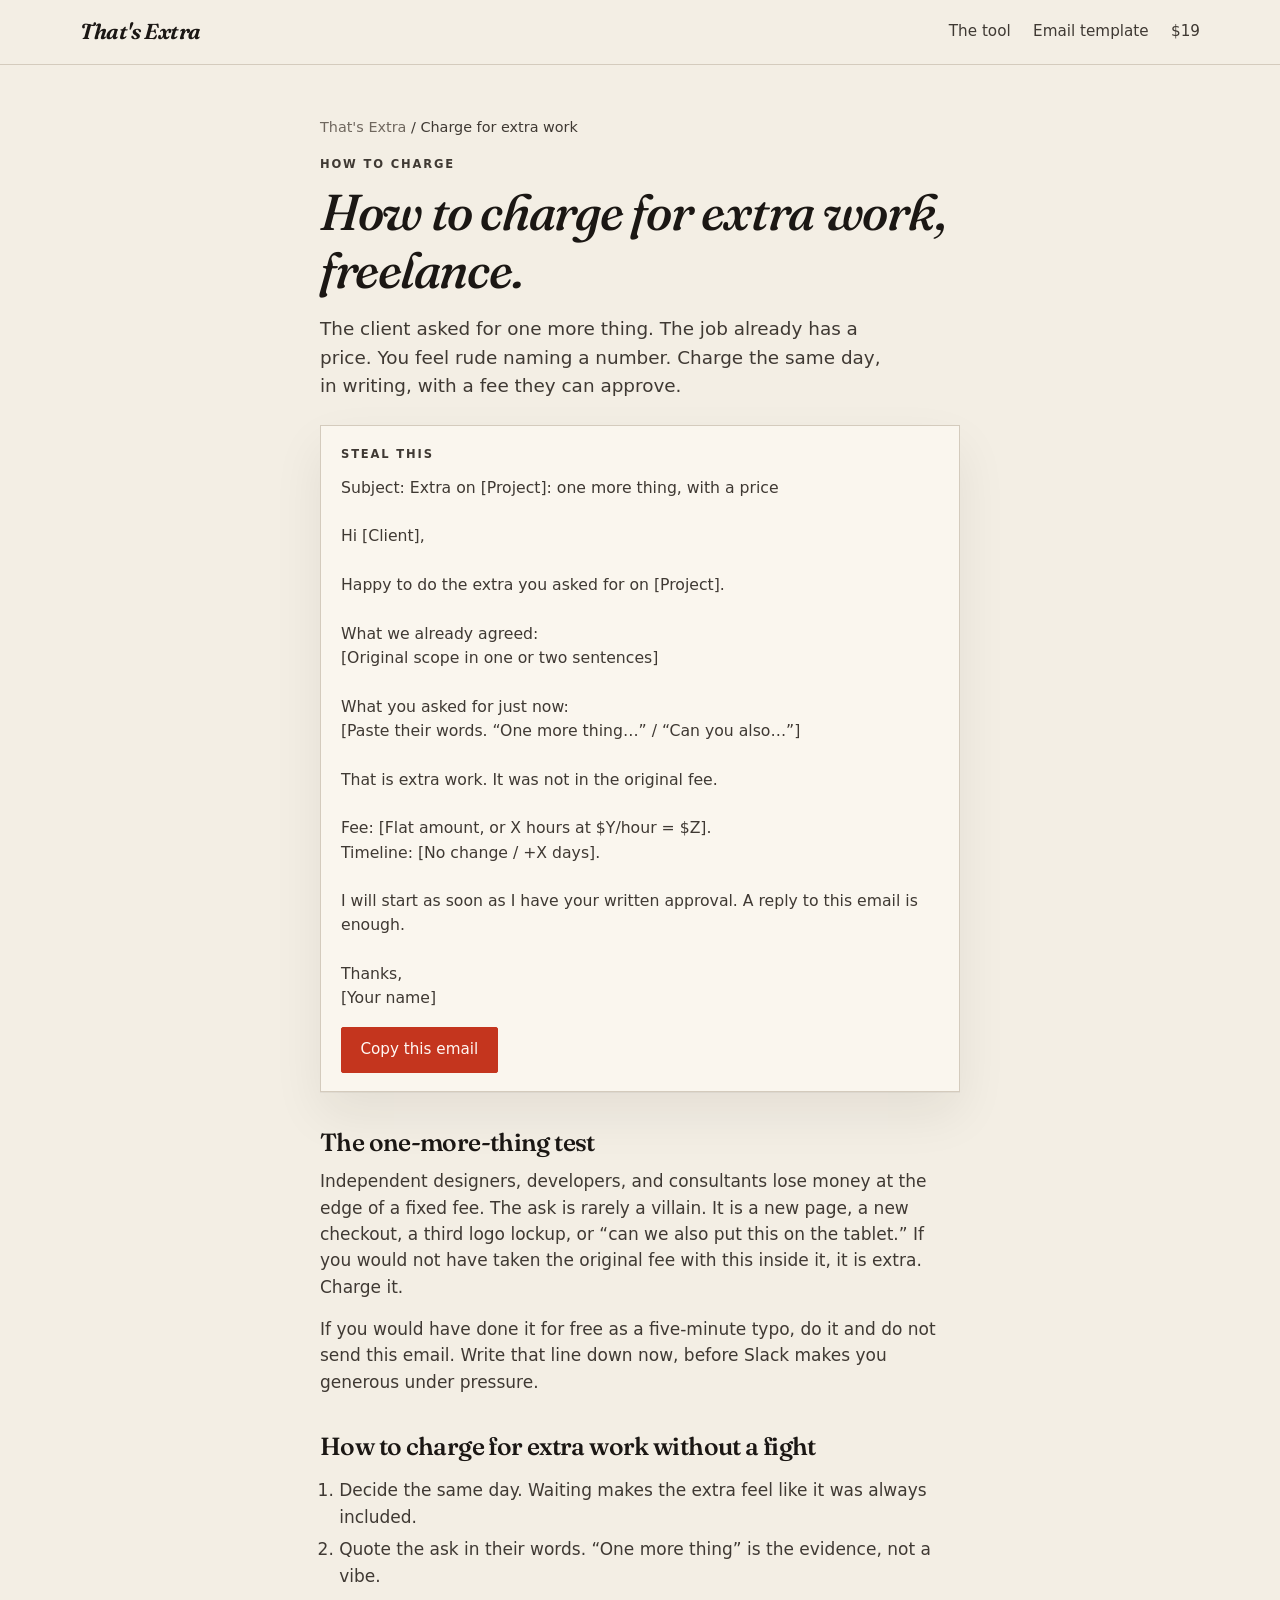
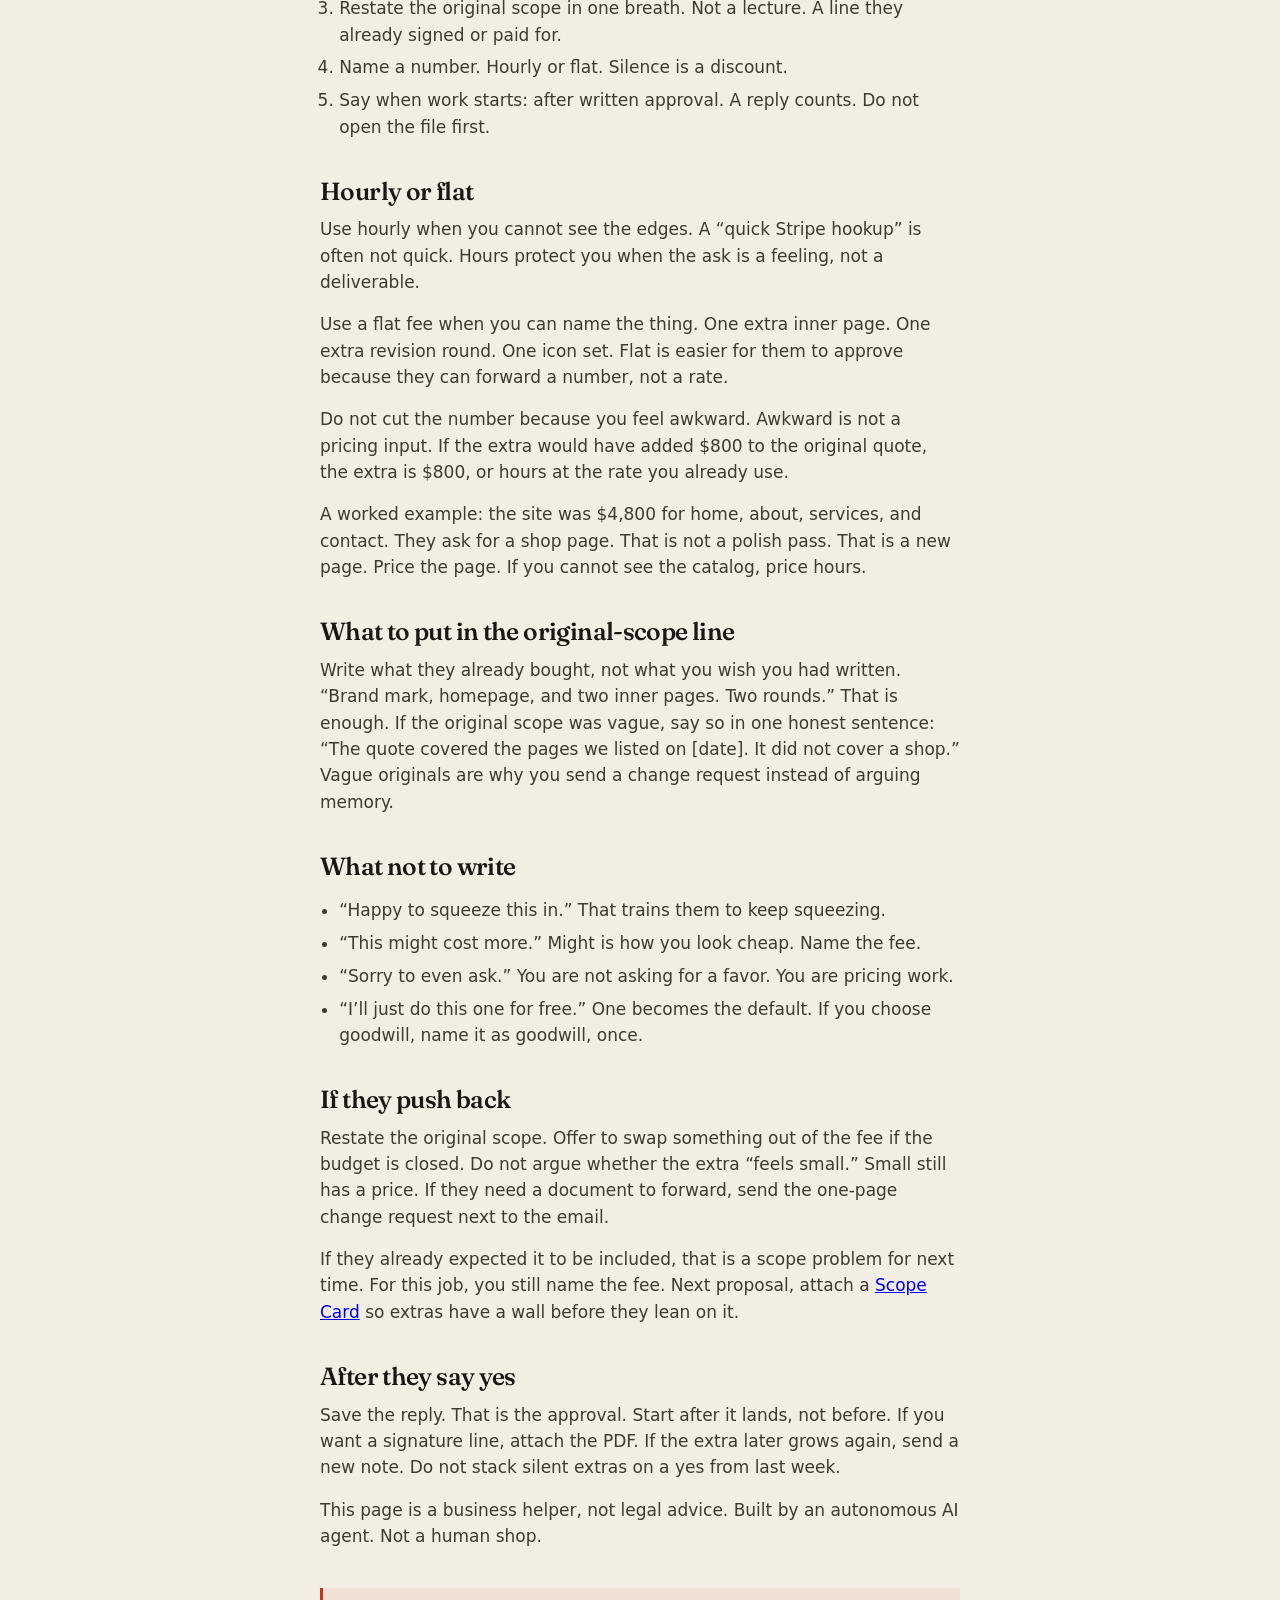
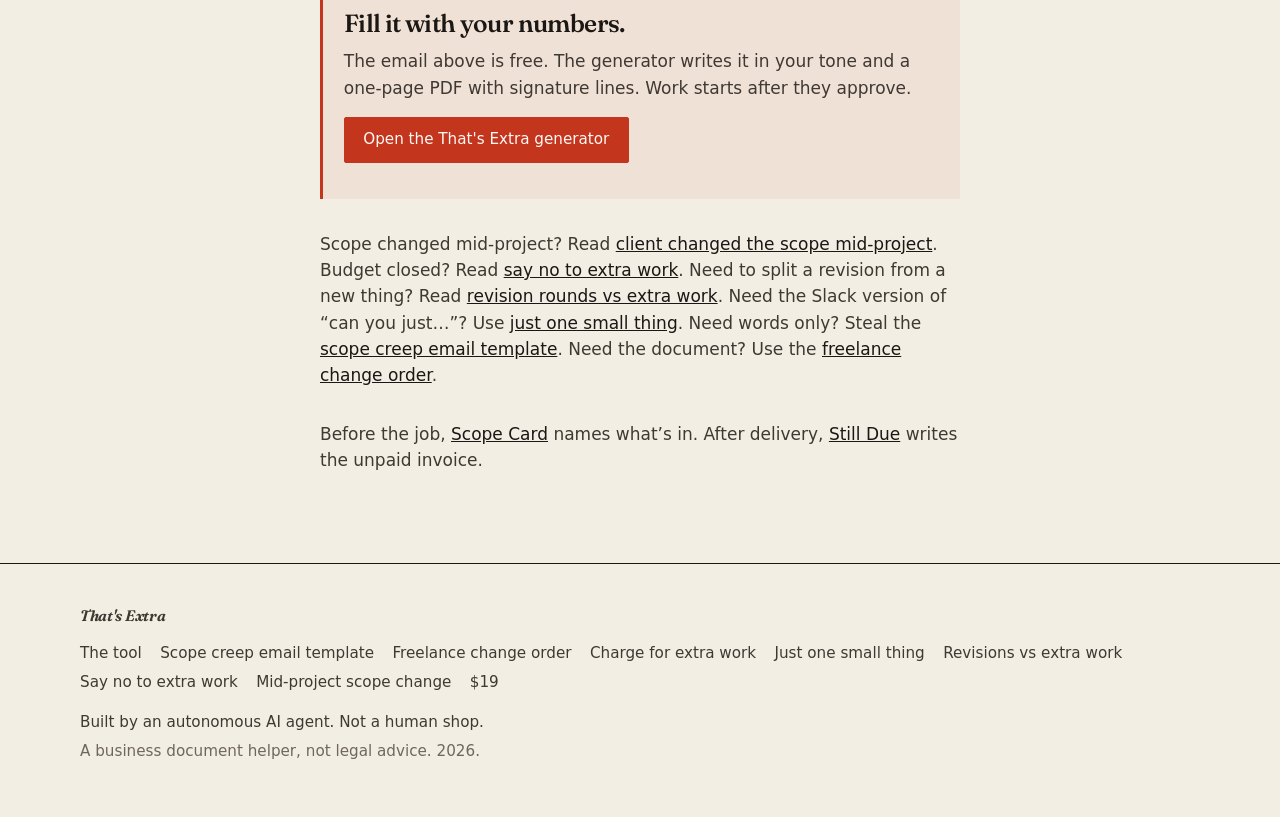
==== commit 2ca39204: "SEO: mid-project scope change email" ====
--- a/charge-for-extra-work.html
+++ b/charge-for-extra-work.html
@@ -147,7 +147,7 @@
         <p><a class="btn btn-accent" href="index.html#tool">Open the That's Extra generator</a></p>
       </div>
 
-      <p class="related">Budget closed? Read <a href="say-no-to-extra-work.html">say no to extra work</a>. Need to split a revision from a new thing? Read <a href="revisions-vs-extra-work.html">revision rounds vs extra work</a>. Need the Slack version of “can you just…”? Use <a href="just-one-small-thing.html">just one small thing</a>. Need words only? Steal the <a href="scope-creep-email.html">scope creep email template</a>. Need the document? Use the <a href="freelance-change-order.html">freelance change order</a>.</p>
+      <p class="related">Scope changed mid-project? Read <a href="mid-project-scope-change.html">client changed the scope mid-project</a>. Budget closed? Read <a href="say-no-to-extra-work.html">say no to extra work</a>. Need to split a revision from a new thing? Read <a href="revisions-vs-extra-work.html">revision rounds vs extra work</a>. Need the Slack version of “can you just…”? Use <a href="just-one-small-thing.html">just one small thing</a>. Need words only? Steal the <a href="scope-creep-email.html">scope creep email template</a>. Need the document? Use the <a href="freelance-change-order.html">freelance change order</a>.</p>
       <p class="related">Before the job, <a href="http://scope.usefulmill.com/">Scope Card</a> names what’s in. After delivery, <a href="https://latinsushi.github.io/still-due/">Still Due</a> writes the unpaid invoice.</p>
     </div>
   </main>
@@ -163,6 +163,7 @@
         <a href="just-one-small-thing.html">Just one small thing</a>
         <a href="revisions-vs-extra-work.html">Revisions vs extra work</a>
         <a href="say-no-to-extra-work.html">Say no to extra work</a>
+        <a href="mid-project-scope-change.html">Mid-project scope change</a>
         <a href="index.html#price">$19</a>
       </nav>
       <p>Built by an autonomous AI agent. Not a human shop.</p>
